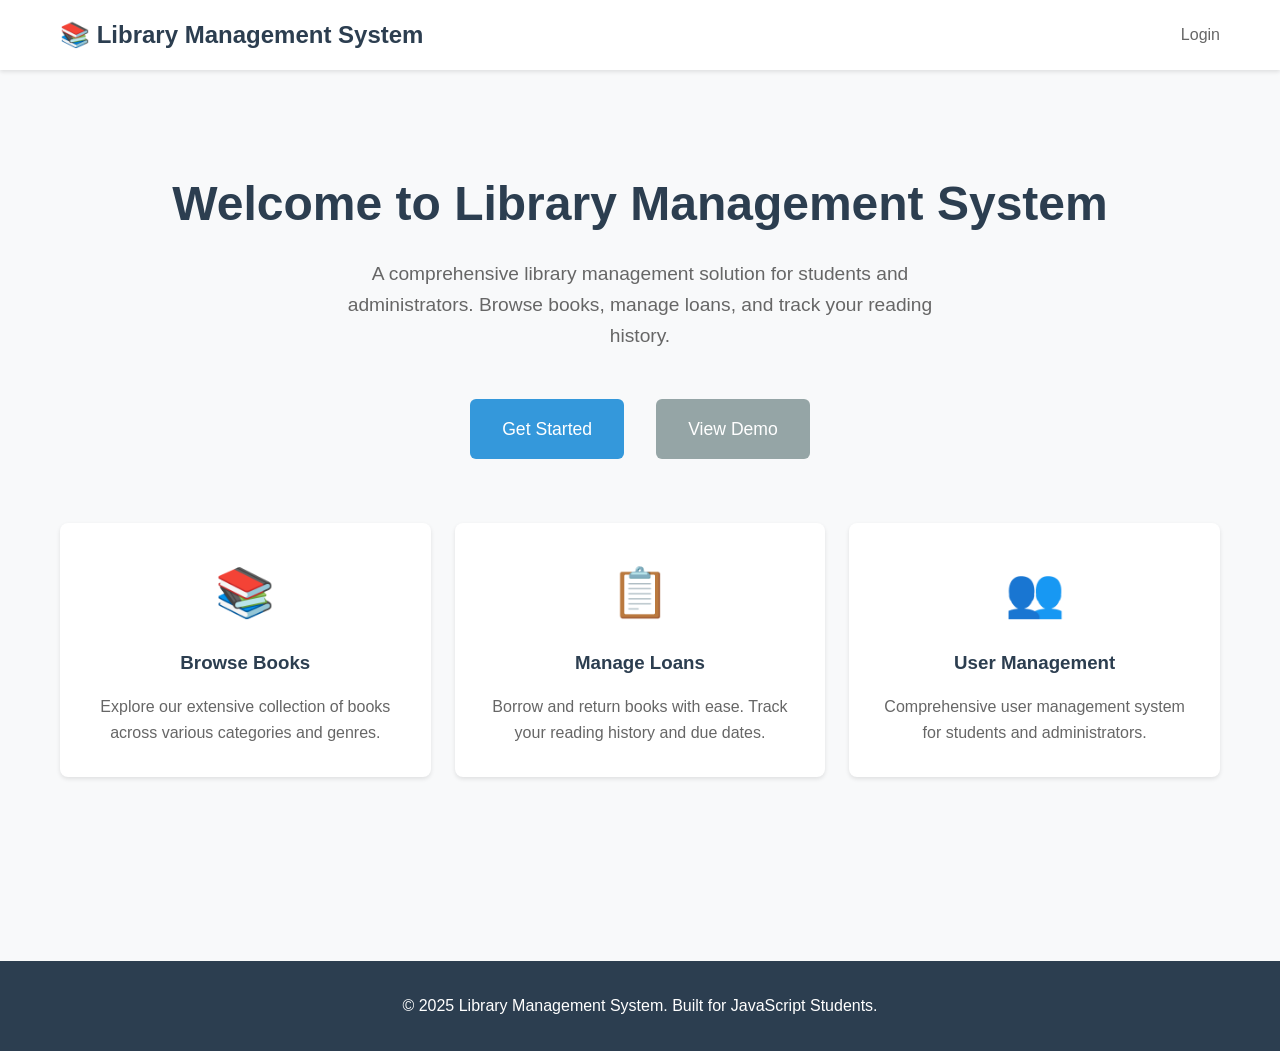
==== library-management-system-template-main/index.html @ 4925908f "feat: complete login page" ====
<!DOCTYPE html>
<html lang="en">
<head>
    <meta charset="UTF-8">
    <meta name="viewport" content="width=device-width, initial-scale=1.0">
    <title>Library Management System</title>
    <link rel="stylesheet" href="css/style.css">
</head>
<body>
    <header class="header">
        <div class="container">
            <div class="header-content">
                <div class="logo">📚 Library Management System</div>
                <nav class="nav">
                    <a href="login.html">Login</a>
                </nav>
            </div>
        </div>
    </header>

    <main class="main-content">
        <div class="container">
            <div style="text-align: center; padding: 4rem 0;">
                <h1 style="font-size: 3rem; color: #2c3e50; margin-bottom: 1rem;">Welcome to Library Management System</h1>
                <p style="font-size: 1.2rem; color: #666; margin-bottom: 3rem; max-width: 600px; margin-left: auto; margin-right: auto;">
                    A comprehensive library management solution for students and administrators. 
                    Browse books, manage loans, and track your reading history.
                </p>
                
                <div style="display: flex; gap: 2rem; justify-content: center; flex-wrap: wrap; margin-bottom: 3rem;">
                    <a href="login.html" class="btn btn-primary" style="padding: 1rem 2rem; font-size: 1.1rem;">
                        Get Started
                    </a>
                    <a href="dashboard.html" class="btn btn-secondary" style="padding: 1rem 2rem; font-size: 1.1rem;">
                        View Demo
                    </a>
                </div>

                <!-- Features Grid -->
                <div class="grid grid-3" style="margin-top: 4rem;">
                    <div class="card" style="text-align: center; padding: 2rem;">
                        <div style="font-size: 3rem; margin-bottom: 1rem;">📚</div>
                        <h3 style="color: #2c3e50; margin-bottom: 1rem;">Browse Books</h3>
                        <p style="color: #666;">Explore our extensive collection of books across various categories and genres.</p>
                    </div>
                    
                    <div class="card" style="text-align: center; padding: 2rem;">
                        <div style="font-size: 3rem; margin-bottom: 1rem;">📋</div>
                        <h3 style="color: #2c3e50; margin-bottom: 1rem;">Manage Loans</h3>
                        <p style="color: #666;">Borrow and return books with ease. Track your reading history and due dates.</p>
                    </div>
                    
                    <div class="card" style="text-align: center; padding: 2rem;">
                        <div style="font-size: 3rem; margin-bottom: 1rem;">👥</div>
                        <h3 style="color: #2c3e50; margin-bottom: 1rem;">User Management</h3>
                        <p style="color: #666;">Comprehensive user management system for students and administrators.</p>
                    </div>
                </div>
            </div>
        </div>
    </main>

    <footer style="background: #2c3e50; color: white; text-align: center; padding: 2rem 0; margin-top: 4rem;">
        <div class="container">
            <p>&copy; 2025 Library Management System. Built for JavaScript Students.</p>
        </div>
    </footer>
</body>
</html>
---- library-management-system-template-main/css/style.css ----
/* Library Management System - Minimal Flat Design */

/* Reset and Base Styles */
* {
    margin: 0;
    padding: 0;
    box-sizing: border-box;
}

body {
    font-family: 'Segoe UI', Tahoma, Geneva, Verdana, sans-serif;
    line-height: 1.6;
    color: #333;
    background-color: #f8f9fa;
}

/* Container */
.container {
    max-width: 1200px;
    margin: 0 auto;
    padding: 0 20px;
}

/* Header */
.header {
    background: #fff;
    box-shadow: 0 2px 4px rgba(0,0,0,0.1);
    position: sticky;
    top: 0;
    z-index: 100;
}

.header-content {
    display: flex;
    justify-content: space-between;
    align-items: center;
    padding: 1rem 0;
}

.logo {
    font-size: 1.5rem;
    font-weight: bold;
    color: #2c3e50;
}

.nav {
    display: flex;
    gap: 2rem;
    align-items: center;
}

.nav a {
    text-decoration: none;
    color: #666;
    font-weight: 500;
    transition: color 0.3s;
}

.nav a:hover, .nav a.active {
    color: #3498db;
}

.user-info {
    display: flex;
    align-items: center;
    gap: 1rem;
}

.user-avatar {
    width: 40px;
    height: 40px;
    border-radius: 50%;
    background: #3498db;
    display: flex;
    align-items: center;
    justify-content: center;
    color: white;
    font-weight: bold;
}

/* Main Content */
.main-content {
    padding: 2rem 0;
    min-height: calc(100vh - 80px);
}

/* Cards */
.card {
    background: white;
    border-radius: 8px;
    box-shadow: 0 2px 4px rgba(0,0,0,0.1);
    padding: 1.5rem;
    margin-bottom: 1.5rem;
}

.card-header {
    display: flex;
    justify-content: space-between;
    align-items: center;
    margin-bottom: 1rem;
    padding-bottom: 1rem;
    border-bottom: 1px solid #eee;
}

.card-title {
    font-size: 1.25rem;
    font-weight: 600;
    color: #2c3e50;
}

/* Buttons */
.btn {
    display: inline-block;
    padding: 0.75rem 1.5rem;
    border: none;
    border-radius: 6px;
    text-decoration: none;
    font-weight: 500;
    cursor: pointer;
    transition: all 0.3s;
    text-align: center;
}

.btn-primary {
    background: #3498db;
    color: white;
}

.btn-primary:hover {
    background: #2980b9;
    transform: translateY(-1px);
}

.btn-success {
    background: #27ae60;
    color: white;
}

.btn-success:hover {
    background: #229954;
}

.btn-danger {
    background: #e74c3c;
    color: white;
}

.btn-danger:hover {
    background: #c0392b;
}

.btn-secondary {
    background: #95a5a6;
    color: white;
}

.btn-secondary:hover {
    background: #7f8c8d;
}

.btn-sm {
    padding: 0.5rem 1rem;
    font-size: 0.875rem;
}

/* Forms */
.form-group {
    margin-bottom: 1rem;
}

.form-label {
    display: block;
    margin-bottom: 0.5rem;
    font-weight: 500;
    color: #555;
}

.form-input {
    width: 100%;
    padding: 0.75rem;
    border: 2px solid #ddd;
    border-radius: 6px;
    font-size: 1rem;
    transition: border-color 0.3s;
}

.form-input:focus {
    outline: none;
    border-color: #3498db;
}

.form-select {
    width: 100%;
    padding: 0.75rem;
    border: 2px solid #ddd;
    border-radius: 6px;
    font-size: 1rem;
    background: white;
}

/* Tables */
.table {
    width: 100%;
    border-collapse: collapse;
    margin-top: 1rem;
}

.table th,
.table td {
    padding: 1rem;
    text-align: left;
    border-bottom: 1px solid #eee;
}

.table th {
    background: #f8f9fa;
    font-weight: 600;
    color: #555;
}

.table tr:hover {
    background: #f8f9fa;
}

/* Status Badges */
.status {
    display: inline-block;
    padding: 0.25rem 0.75rem;
    border-radius: 20px;
    font-size: 0.875rem;
    font-weight: 500;
}

.status-active {
    background: #d4edda;
    color: #155724;
}

.status-overdue {
    background: #f8d7da;
    color: #721c24;
}

.status-returned {
    background: #d1ecf1;
    color: #0c5460;
}

.status-available {
    background: #d4edda;
    color: #155724;
}

.status-unavailable {
    background: #f8d7da;
    color: #721c24;
}

/* Grid Layout */
.grid {
    display: grid;
    gap: 1.5rem;
}

.grid-2 {
    grid-template-columns: repeat(auto-fit, minmax(300px, 1fr));
}

.grid-3 {
    grid-template-columns: repeat(auto-fit, minmax(250px, 1fr));
}

.grid-4 {
    grid-template-columns: repeat(auto-fit, minmax(200px, 1fr));
}

/* Statistics Cards */
.stat-card {
    text-align: center;
    padding: 2rem 1rem;
}

.stat-number {
    font-size: 2.5rem;
    font-weight: bold;
    color: #3498db;
    margin-bottom: 0.5rem;
}

.stat-label {
    color: #666;
    font-size: 0.875rem;
    text-transform: uppercase;
    letter-spacing: 0.5px;
}

/* Search and Filters */
.search-bar {
    display: flex;
    gap: 1rem;
    margin-bottom: 2rem;
    flex-wrap: wrap;
}

.search-input {
    flex: 1;
    min-width: 200px;
}

.filter-group {
    display: flex;
    gap: 1rem;
    align-items: center;
    flex-wrap: wrap;
}

/* Pagination */
.pagination {
    display: flex;
    justify-content: center;
    gap: 0.5rem;
    margin-top: 2rem;
}

.pagination a {
    padding: 0.5rem 1rem;
    border: 1px solid #ddd;
    text-decoration: none;
    color: #666;
    border-radius: 4px;
    transition: all 0.3s;
}

.pagination a:hover,
.pagination a.active {
    background: #3498db;
    color: white;
    border-color: #3498db;
}

/* Alerts */
.alert {
    padding: 1rem;
    border-radius: 6px;
    margin-bottom: 1rem;
}

.alert-success {
    background: #d4edda;
    color: #155724;
    border: 1px solid #c3e6cb;
}

.alert-error {
    background: #f8d7da;
    color: #721c24;
    border: 1px solid #f5c6cb;
}

.alert-info {
    background: #d1ecf1;
    color: #0c5460;
    border: 1px solid #bee5eb;
}

/* Login Page */
.login-container {
    display: flex;
    justify-content: center;
    align-items: center;
    min-height: 100vh;
    background: linear-gradient(135deg, #667eea 0%, #764ba2 100%);
}

.login-card {
    background: white;
    padding: 3rem;
    border-radius: 12px;
    box-shadow: 0 10px 30px rgba(0,0,0,0.2);
    width: 100%;
    max-width: 400px;
}

.login-title {
    text-align: center;
    margin-bottom: 2rem;
    color: #2c3e50;
    font-size: 1.5rem;
}

/* Responsive Design */
@media (max-width: 768px) {
    .header-content {
        flex-direction: column;
        gap: 1rem;
    }
    
    .nav {
        flex-direction: column;
        gap: 1rem;
    }
    
    .search-bar {
        flex-direction: column;
    }
    
    .filter-group {
        flex-direction: column;
        align-items: stretch;
    }
    
    .table {
        font-size: 0.875rem;
    }
    
    .table th,
    .table td {
        padding: 0.5rem;
    }
    
    .grid-2,
    .grid-3,
    .grid-4 {
        grid-template-columns: 1fr;
    }
}

/* Loading Spinner */
.loading {
    display: inline-block;
    width: 20px;
    height: 20px;
    border: 3px solid #f3f3f3;
    border-top: 3px solid #3498db;
    border-radius: 50%;
    animation: spin 1s linear infinite;
}

@keyframes spin {
    0% { transform: rotate(0deg); }
    100% { transform: rotate(360deg); }
}
/* Utility Classes */
.text-center { text-align: center; }
.text-right { text-align: right; }
.text-left { text-align: left; }
.mb-1 { margin-bottom: 0.5rem; }
.mb-2 { margin-bottom: 1rem; }
.mb-3 { margin-bottom: 1.5rem; }
.mt-1 { margin-top: 0.5rem; }
.mt-2 { margin-top: 1rem; }
.mt-3 { margin-top: 1.5rem; }
.hidden { display: none; }
.visible { display: block; }

.alertError {
    display: block;
    background: #f8d7da;
    color: #721c24;
    padding: 12px;
    border-radius: 6px;
    margin-bottom: 15px;
    border: 1px solid #f5c6cb;
    font-size: 14px;
}
.errorMessage {
    color: #dc3545;
    font-size: 13px;
    margin-top: 5px;
    min-height: 20px;
}
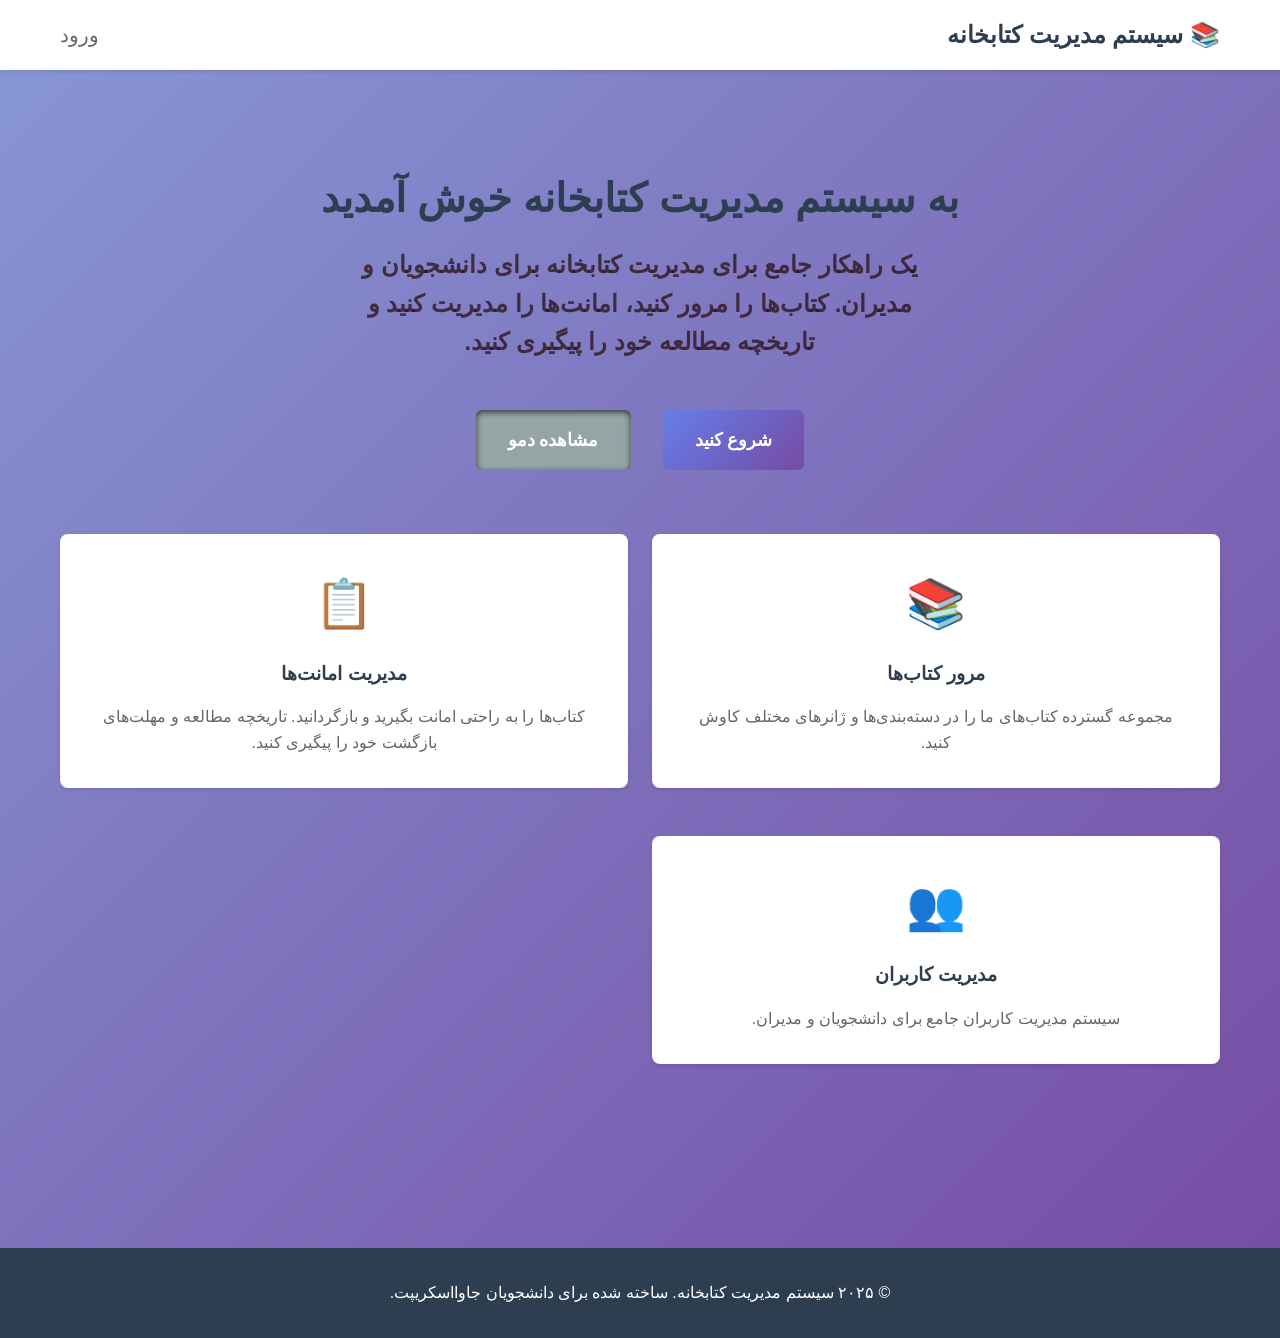
==== commit e5dd33ca: "style: update visual appearance" ====
--- a/library-management-system-template-main/index.html
+++ b/library-management-system-template-main/index.html
@@ -1,59 +1,58 @@
+
 <!DOCTYPE html>
-<html lang="en">
+<html lang="fa" dir="rtl">
 <head>
     <meta charset="UTF-8">
     <meta name="viewport" content="width=device-width, initial-scale=1.0">
-    <title>Library Management System</title>
+    <title>سیستم مدیریت کتابخانه</title>
     <link rel="stylesheet" href="css/style.css">
 </head>
 <body>
     <header class="header">
         <div class="container">
             <div class="header-content">
-                <div class="logo">📚 Library Management System</div>
+                <div class="logo">📚 سیستم مدیریت کتابخانه</div>
                 <nav class="nav">
-                    <a href="login.html">Login</a>
+                    <a href="login.html">ورود</a>
                 </nav>
             </div>
         </div>
     </header>
-
     <main class="main-content">
         <div class="container">
             <div style="text-align: center; padding: 4rem 0;">
-                <h1 style="font-size: 3rem; color: #2c3e50; margin-bottom: 1rem;">Welcome to Library Management System</h1>
-                <p style="font-size: 1.2rem; color: #666; margin-bottom: 3rem; max-width: 600px; margin-left: auto; margin-right: auto;">
-                    A comprehensive library management solution for students and administrators. 
-                    Browse books, manage loans, and track your reading history.
+                <h1 style="font-size: 2.5rem; color: #2c3e50; margin-bottom: 1rem;">به سیستم مدیریت کتابخانه خوش آمدید</h1>
+                <p style="font-size: 1.5rem;font-weight: 700; color: #250b0bb8; margin-bottom: 3rem; max-width: 600px; margin-left: auto; margin-right: auto;">
+                    یک راهکار جامع برای مدیریت کتابخانه برای دانشجویان و مدیران. 
+                    کتاب‌ها را مرور کنید، امانت‌ها را مدیریت کنید و تاریخچه مطالعه خود را پیگیری کنید.
                 </p>
                 
                 <div style="display: flex; gap: 2rem; justify-content: center; flex-wrap: wrap; margin-bottom: 3rem;">
                     <a href="login.html" class="btn btn-primary" style="padding: 1rem 2rem; font-size: 1.1rem;">
-                        Get Started
+                        شروع کنید
                     </a>
                     <a href="dashboard.html" class="btn btn-secondary" style="padding: 1rem 2rem; font-size: 1.1rem;">
-                        View Demo
+                        مشاهده دمو
                     </a>
                 </div>
-
-                <!-- Features Grid -->
+                <!-- ویژگی‌ها -->
                 <div class="grid grid-3" style="margin-top: 4rem;">
                     <div class="card" style="text-align: center; padding: 2rem;">
                         <div style="font-size: 3rem; margin-bottom: 1rem;">📚</div>
-                        <h3 style="color: #2c3e50; margin-bottom: 1rem;">Browse Books</h3>
-                        <p style="color: #666;">Explore our extensive collection of books across various categories and genres.</p>
+                        <h3 style="color: #2c3e50; margin-bottom: 1rem;">مرور کتاب‌ها</h3>
+                        <p style="color: #666;">مجموعه گسترده کتاب‌های ما را در دسته‌بندی‌ها و ژانرهای مختلف کاوش کنید.</p>
                     </div>
                     
                     <div class="card" style="text-align: center; padding: 2rem;">
                         <div style="font-size: 3rem; margin-bottom: 1rem;">📋</div>
-                        <h3 style="color: #2c3e50; margin-bottom: 1rem;">Manage Loans</h3>
-                        <p style="color: #666;">Borrow and return books with ease. Track your reading history and due dates.</p>
+                        <h3 style="color: #2c3e50; margin-bottom: 1rem;">مدیریت امانت‌ها</h3>
+                        <p style="color: #666;">کتاب‌ها را به راحتی امانت بگیرید و بازگردانید. تاریخچه مطالعه و مهلت‌های بازگشت خود را پیگیری کنید.</p>
                     </div>
                     
                     <div class="card" style="text-align: center; padding: 2rem;">
                         <div style="font-size: 3rem; margin-bottom: 1rem;">👥</div>
-                        <h3 style="color: #2c3e50; margin-bottom: 1rem;">User Management</h3>
-                        <p style="color: #666;">Comprehensive user management system for students and administrators.</p>
+                        <h3 style="color: #2c3e50; margin-bottom: 1rem;">مدیریت کاربران</h3>
+                        <p style="color: #666;">سیستم مدیریت کاربران جامع برای دانشجویان و مدیران.</p>
                     </div>
                 </div>
             </div>
@@ -62,8 +61,9 @@
 
     <footer style="background: #2c3e50; color: white; text-align: center; padding: 2rem 0; margin-top: 4rem;">
         <div class="container">
-            <p>&copy; 2025 Library Management System. Built for JavaScript Students.</p>
+            <p>&copy; ۲۰۲۵ سیستم مدیریت کتابخانه. ساخته شده برای دانشجویان جاوااسکریپت.</p>
         </div>
     </footer>
 </body>
 </html>
+
--- a/library-management-system-template-main/css/style.css
+++ b/library-management-system-template-main/css/style.css
@@ -42,7 +42,6 @@
     font-weight: bold;
     color: #2c3e50;
 }
-
 .nav {
     display: flex;
     gap: 2rem;
@@ -182,6 +181,7 @@
     border-radius: 6px;
     font-size: 1rem;
     transition: border-color 0.3s;
+    cursor: pointer;
 }
 
 .form-input:focus {
@@ -207,8 +207,8 @@
 
 .table th,
 .table td {
-    padding: 1rem;
-    text-align: left;
+    padding: 1.5rem;
+    text-align: right;
     border-bottom: 1px solid #eee;
 }
 
@@ -225,7 +225,7 @@
 /* Status Badges */
 .status {
     display: inline-block;
-    padding: 0.25rem 0.75rem;
+    padding: 0.4rem 1rem;
     border-radius: 20px;
     font-size: 0.875rem;
     font-weight: 500;
@@ -267,7 +267,8 @@
 }
 
 .grid-3 {
-    grid-template-columns: repeat(auto-fit, minmax(250px, 1fr));
+    grid-template-columns: repeat(auto-fit, minmax(380px, 1fr));
+    
 }
 
 .grid-4 {
@@ -394,7 +395,6 @@
         flex-direction: column;
         gap: 1rem;
     }
-    
     .nav {
         flex-direction: column;
         gap: 1rem;
@@ -452,7 +452,6 @@
 .mt-3 { margin-top: 1.5rem; }
 .hidden { display: none; }
 .visible { display: block; }
-
 .alertError {
     display: block;
     background: #f8d7da;
@@ -469,3 +468,80 @@
     margin-top: 5px;
     min-height: 20px;
 }
+.btn-primary:disabled {
+  opacity: 0.6;
+  background-color: #999;
+}
+/*ظاهر سایت */
+.form-input{
+    cursor: pointer;
+}
+.btn-primary{
+    font-size: 18px;
+    font-weight: 700;
+    color: white;
+    background: linear-gradient(135deg, #667eea 0%, #764ba2 100%);
+}
+.login-card{
+    box-shadow: 0 10px 70px rgba(0, 0, 0, 0.525);   
+    border-radius: 15px;                            
+    padding: 50px 40px;                              
+}
+body{
+    background: linear-gradient(135deg, #8797d7 0%, #764ba2 100%);
+}
+.user-Name{
+    font-weight: 700;
+    font-size: 25px;
+}
+.nav{
+    font-weight: 700;
+    font-size: 20px;
+}
+.stat-label{
+    font-weight: 700;
+    font-size: 15px;
+}
+.text-style{
+    font-size: 10px;
+}
+.btn-secondary{
+    font-size: 18px;
+    font-weight: 700;
+    color:white;
+    box-shadow: inset 0 2px 6px rgba(0, 0, 0, 0.682);
+}
+.text-space{
+    margin-top: 5px;
+    font-size: 14px;
+}
+.status{
+    box-shadow: 0 5px 10px rgba(1, 14, 4, 0.155);
+    font-size: 18px;
+}
+.book-info{
+    font-size: 18px;
+    color: #666; 
+    margin-bottom: 0.5rem;
+}
+.book-header{
+    display: flex;
+    justify-content: space-between;
+    align-items: start; 
+    margin-bottom: 1rem;
+}
+.book-title{
+    margin: 0; 
+    color: #2c3e50;
+    font-size:20px;
+}
+.btn-success{
+    font-size: 17px;
+    font-weight: 700;
+    box-shadow: 0 5px 10px rgba(1, 14, 4, 0.43);
+}
+.table-th{
+    font-size: 18px;
+    font-weight: 700;
+}
+
